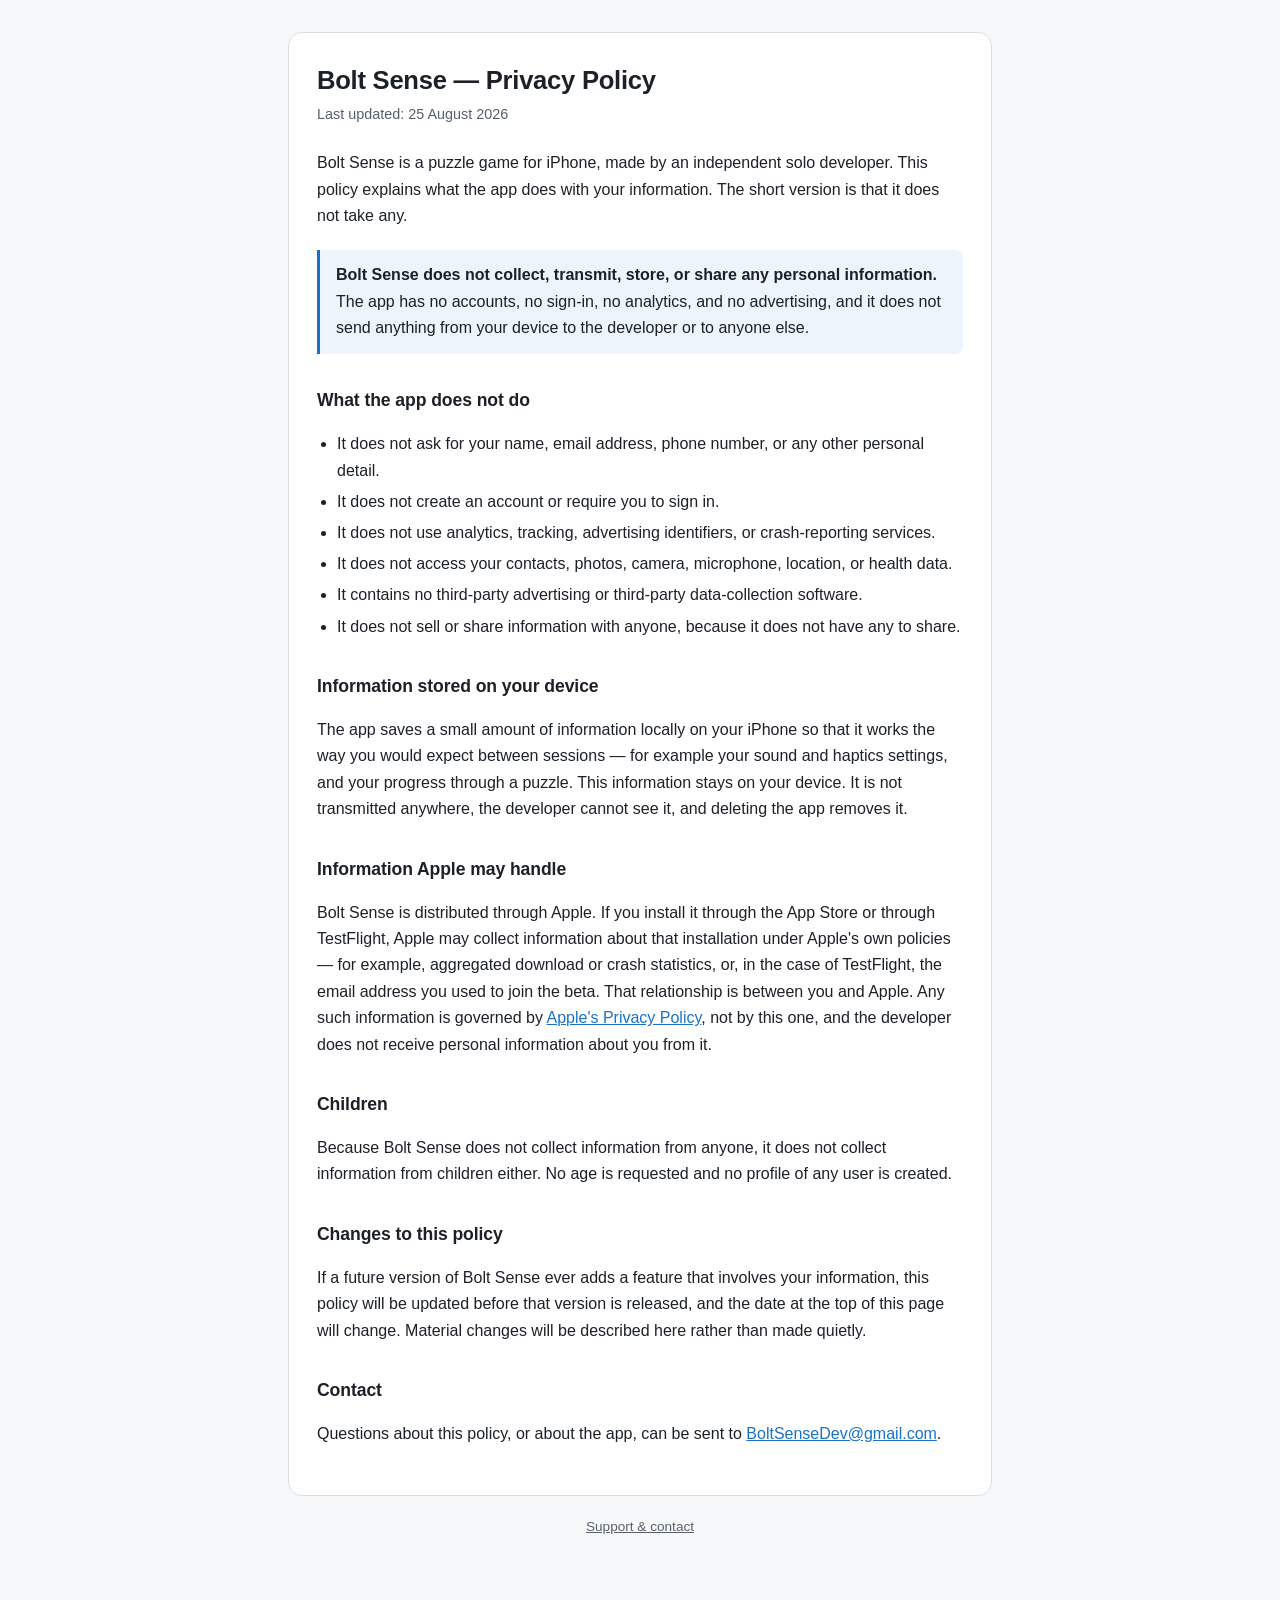
==== privacy.html @ dc875992 "Add privacy policy and support pages for Bolt Sense" ====
<!doctype html>
<html lang="en">
<head>
<meta charset="utf-8">
<meta name="viewport" content="width=device-width, initial-scale=1">
<title>Bolt Sense — Privacy Policy</title>
<link rel="stylesheet" href="style.css">
</head>
<body>
<main>

<h1>Bolt Sense — Privacy Policy</h1>
<p class="sub">Last updated: 25 August 2026</p>

<p>Bolt Sense is a puzzle game for iPhone, made by an independent solo developer.
This policy explains what the app does with your information. The short version
is that it does not take any.</p>

<div class="note">
  <strong>Bolt Sense does not collect, transmit, store, or share any personal
  information.</strong> The app has no accounts, no sign-in, no analytics, and no
  advertising, and it does not send anything from your device to the developer
  or to anyone else.
</div>

<h2>What the app does not do</h2>
<ul>
  <li>It does not ask for your name, email address, phone number, or any other personal detail.</li>
  <li>It does not create an account or require you to sign in.</li>
  <li>It does not use analytics, tracking, advertising identifiers, or crash-reporting services.</li>
  <li>It does not access your contacts, photos, camera, microphone, location, or health data.</li>
  <li>It contains no third-party advertising or third-party data-collection software.</li>
  <li>It does not sell or share information with anyone, because it does not have any to share.</li>
</ul>

<h2>Information stored on your device</h2>
<p>The app saves a small amount of information locally on your iPhone so that it
works the way you would expect between sessions — for example your sound and
haptics settings, and your progress through a puzzle. This information stays on
your device. It is not transmitted anywhere, the developer cannot see it, and
deleting the app removes it.</p>

<h2>Information Apple may handle</h2>
<p>Bolt Sense is distributed through Apple. If you install it through the App
Store or through TestFlight, Apple may collect information about that
installation under Apple's own policies — for example, aggregated download or
crash statistics, or, in the case of TestFlight, the email address you used to
join the beta. That relationship is between you and Apple. Any such information
is governed by
<a href="https://www.apple.com/legal/privacy/">Apple's Privacy Policy</a>,
not by this one, and the developer does not receive personal information about
you from it.</p>

<h2>Children</h2>
<p>Because Bolt Sense does not collect information from anyone, it does not
collect information from children either. No age is requested and no profile of
any user is created.</p>

<h2>Changes to this policy</h2>
<p>If a future version of Bolt Sense ever adds a feature that involves your
information, this policy will be updated before that version is released, and the
date at the top of this page will change. Material changes will be described
here rather than made quietly.</p>

<h2>Contact</h2>
<p>Questions about this policy, or about the app, can be sent to
<a href="mailto:BoltSenseDev@gmail.com">BoltSenseDev@gmail.com</a>.</p>

</main>
<footer><a href="index.html">Support &amp; contact</a></footer>
</body>
</html>
---- style.css ----
:root {
  --bg: #f7f8fa;
  --card: #ffffff;
  --ink: #1c2128;
  --muted: #57606a;
  --line: #d8dee4;
  --accent: #1A72C8;
}
@media (prefers-color-scheme: dark) {
  :root {
    --bg: #0f1216;
    --card: #171b21;
    --ink: #e6edf3;
    --muted: #9aa4b0;
    --line: #2a313a;
    --accent: #58a6ff;
  }
}
* { box-sizing: border-box; }
html { -webkit-text-size-adjust: 100%; }
body {
  margin: 0;
  padding: 2rem 1.25rem 4rem;
  background: var(--bg);
  color: var(--ink);
  font: 16px/1.65 -apple-system, BlinkMacSystemFont, "Segoe UI", Roboto, Helvetica, Arial, sans-serif;
}
main {
  max-width: 44rem;
  margin: 0 auto;
  background: var(--card);
  border: 1px solid var(--line);
  border-radius: 14px;
  padding: 2rem 1.75rem;
}
h1 { font-size: 1.6rem; line-height: 1.25; margin: 0 0 .35rem; letter-spacing: -.01em; }
h2 { font-size: 1.1rem; margin: 2rem 0 .5rem; letter-spacing: -.005em; }
h3 { font-size: .98rem; margin: 1.35rem 0 .3rem; }
p, li { color: var(--ink); }
ul { padding-left: 1.25rem; }
li { margin: .3rem 0; }
a { color: var(--accent); }
.sub { color: var(--muted); font-size: .9rem; margin: 0 0 1.5rem; }
.note {
  border-left: 3px solid var(--accent);
  background: color-mix(in srgb, var(--accent) 8%, transparent);
  padding: .8rem 1rem;
  border-radius: 0 8px 8px 0;
  margin: 1.25rem 0;
}
footer {
  max-width: 44rem;
  margin: 1.25rem auto 0;
  color: var(--muted);
  font-size: .85rem;
  text-align: center;
}
footer a { color: var(--muted); }
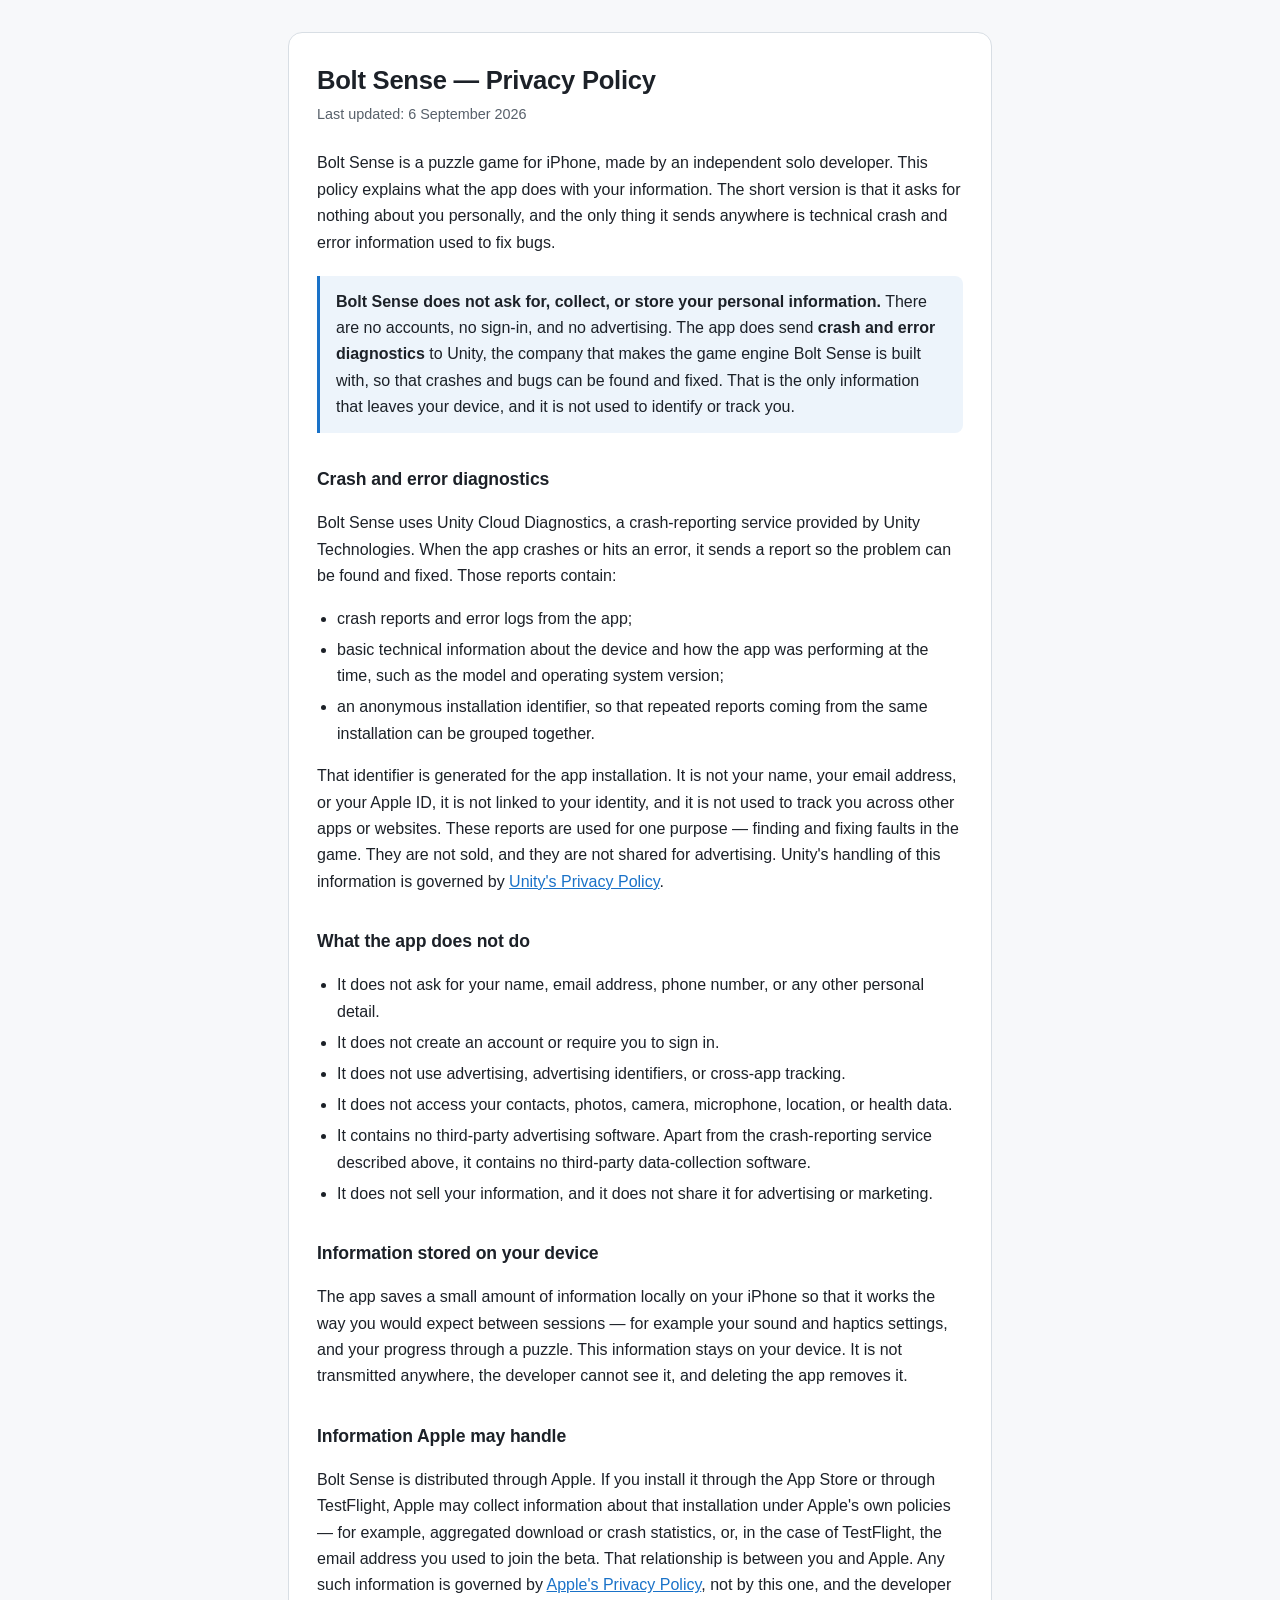
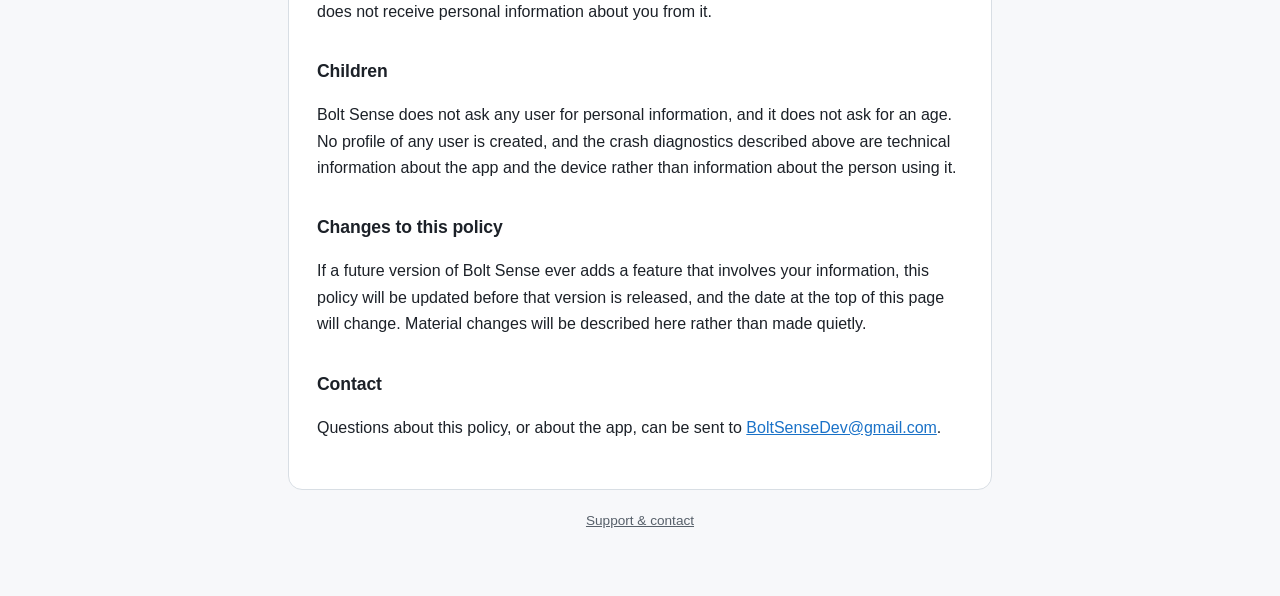
==== commit 46dc3308: "Disclose crash and error diagnostics Bolt Sense now uses Unity Cloud Diagnostics so that crashes and" ====
--- a/privacy.html
+++ b/privacy.html
@@ -10,27 +10,49 @@
 <main>
 
 <h1>Bolt Sense — Privacy Policy</h1>
-<p class="sub">Last updated: 25 August 2026</p>
+<p class="sub">Last updated: 6 September 2026</p>
 
 <p>Bolt Sense is a puzzle game for iPhone, made by an independent solo developer.
 This policy explains what the app does with your information. The short version
-is that it does not take any.</p>
+is that it asks for nothing about you personally, and the only thing it sends
+anywhere is technical crash and error information used to fix bugs.</p>
 
 <div class="note">
-  <strong>Bolt Sense does not collect, transmit, store, or share any personal
-  information.</strong> The app has no accounts, no sign-in, no analytics, and no
-  advertising, and it does not send anything from your device to the developer
-  or to anyone else.
+  <strong>Bolt Sense does not ask for, collect, or store your personal
+  information.</strong> There are no accounts, no sign-in, and no advertising.
+  The app does send <strong>crash and error diagnostics</strong> to Unity, the
+  company that makes the game engine Bolt Sense is built with, so that crashes
+  and bugs can be found and fixed. That is the only information that leaves your
+  device, and it is not used to identify or track you.
 </div>
+
+<h2>Crash and error diagnostics</h2>
+<p>Bolt Sense uses Unity Cloud Diagnostics, a crash-reporting service provided by
+Unity Technologies. When the app crashes or hits an error, it sends a report so
+the problem can be found and fixed. Those reports contain:</p>
+<ul>
+  <li>crash reports and error logs from the app;</li>
+  <li>basic technical information about the device and how the app was
+  performing at the time, such as the model and operating system version;</li>
+  <li>an anonymous installation identifier, so that repeated reports coming from
+  the same installation can be grouped together.</li>
+</ul>
+<p>That identifier is generated for the app installation. It is not your name,
+your email address, or your Apple ID, it is not linked to your identity, and it
+is not used to track you across other apps or websites. These reports are used
+for one purpose — finding and fixing faults in the game. They are not sold, and
+they are not shared for advertising. Unity's handling of this information is
+governed by <a href="https://unity.com/legal/privacy-policy">Unity's Privacy
+Policy</a>.</p>
 
 <h2>What the app does not do</h2>
 <ul>
   <li>It does not ask for your name, email address, phone number, or any other personal detail.</li>
   <li>It does not create an account or require you to sign in.</li>
-  <li>It does not use analytics, tracking, advertising identifiers, or crash-reporting services.</li>
+  <li>It does not use advertising, advertising identifiers, or cross-app tracking.</li>
   <li>It does not access your contacts, photos, camera, microphone, location, or health data.</li>
-  <li>It contains no third-party advertising or third-party data-collection software.</li>
-  <li>It does not sell or share information with anyone, because it does not have any to share.</li>
+  <li>It contains no third-party advertising software. Apart from the crash-reporting service described above, it contains no third-party data-collection software.</li>
+  <li>It does not sell your information, and it does not share it for advertising or marketing.</li>
 </ul>
 
 <h2>Information stored on your device</h2>
@@ -52,9 +74,10 @@
 you from it.</p>
 
 <h2>Children</h2>
-<p>Because Bolt Sense does not collect information from anyone, it does not
-collect information from children either. No age is requested and no profile of
-any user is created.</p>
+<p>Bolt Sense does not ask any user for personal information, and it does not
+ask for an age. No profile of any user is created, and the crash diagnostics
+described above are technical information about the app and the device rather
+than information about the person using it.</p>
 
 <h2>Changes to this policy</h2>
 <p>If a future version of Bolt Sense ever adds a feature that involves your
--- a/style.css
+++ b/style.css
@@ -56,3 +56,39 @@
   text-align: center;
 }
 footer a { color: var(--muted); }
+
+/* ---- media on the project page ---- */
+
+/* The GIF is 340px wide natively. It was being stretched to 400px, which is an
+   upscale and reads soft. Cap it at its own resolution and never above. */
+.shot-hero {
+  display: block;
+  width: 100%;
+  max-width: 340px;
+  margin: 2rem auto;
+  border-radius: 10px;
+  border: 1px solid var(--line);
+  box-shadow: 0 2px 10px rgba(0, 0, 0, .10);
+}
+
+/* Phone captures are ~1:2.17, so three across gets tall and thin fast. Grid with
+   auto-fit lets them drop to two-up and then one-up on narrow screens instead of
+   shrinking into slivers. */
+.shots {
+  display: grid;
+  grid-template-columns: repeat(auto-fit, minmax(160px, 1fr));
+  gap: 1rem;
+  margin: 2rem 0;
+  justify-items: center;
+}
+.shots img {
+  width: 100%;
+  max-width: 220px;
+  height: auto;
+  border-radius: 10px;
+  /* The captures have a near-white background that dissolves into the light
+     theme's card. The border is what keeps them reading as screens. */
+  border: 1px solid var(--line);
+  box-shadow: 0 2px 10px rgba(0, 0, 0, .10);
+}
+.shots figure { margin: 0; display: contents; }
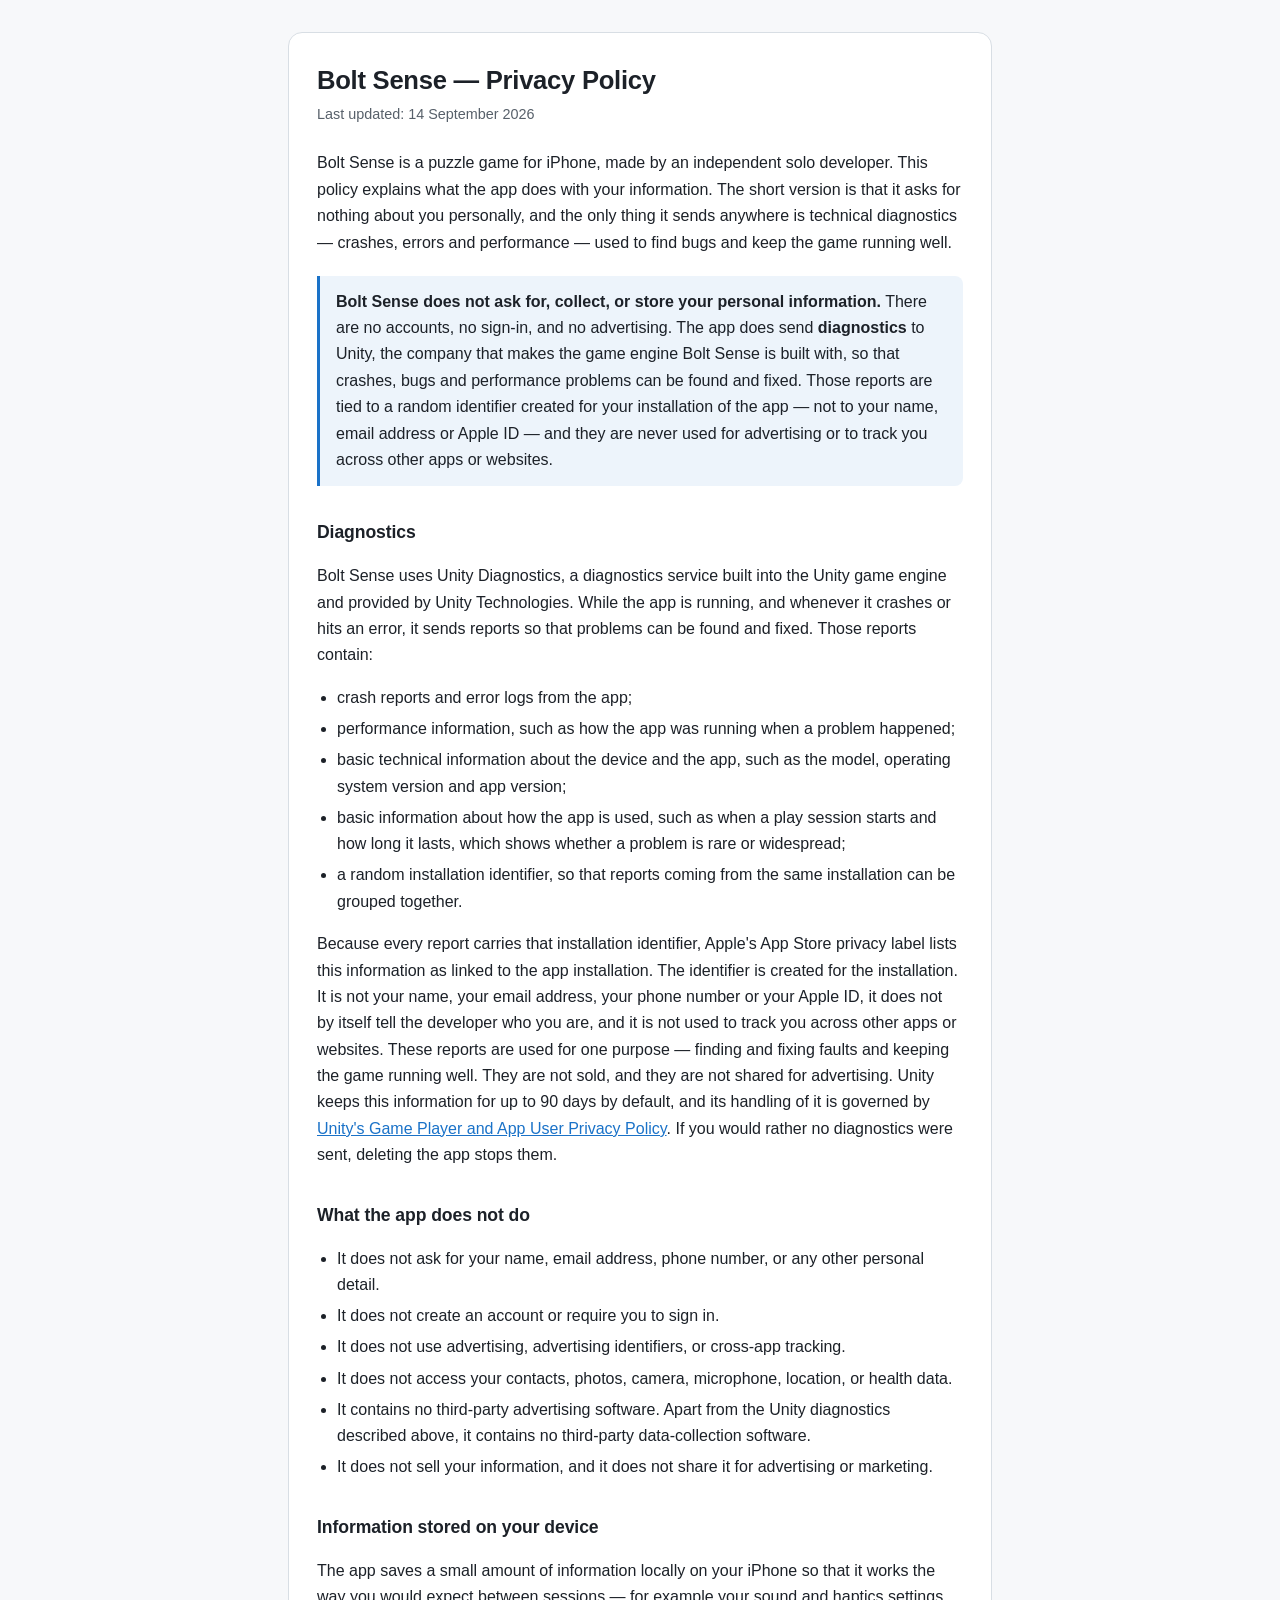
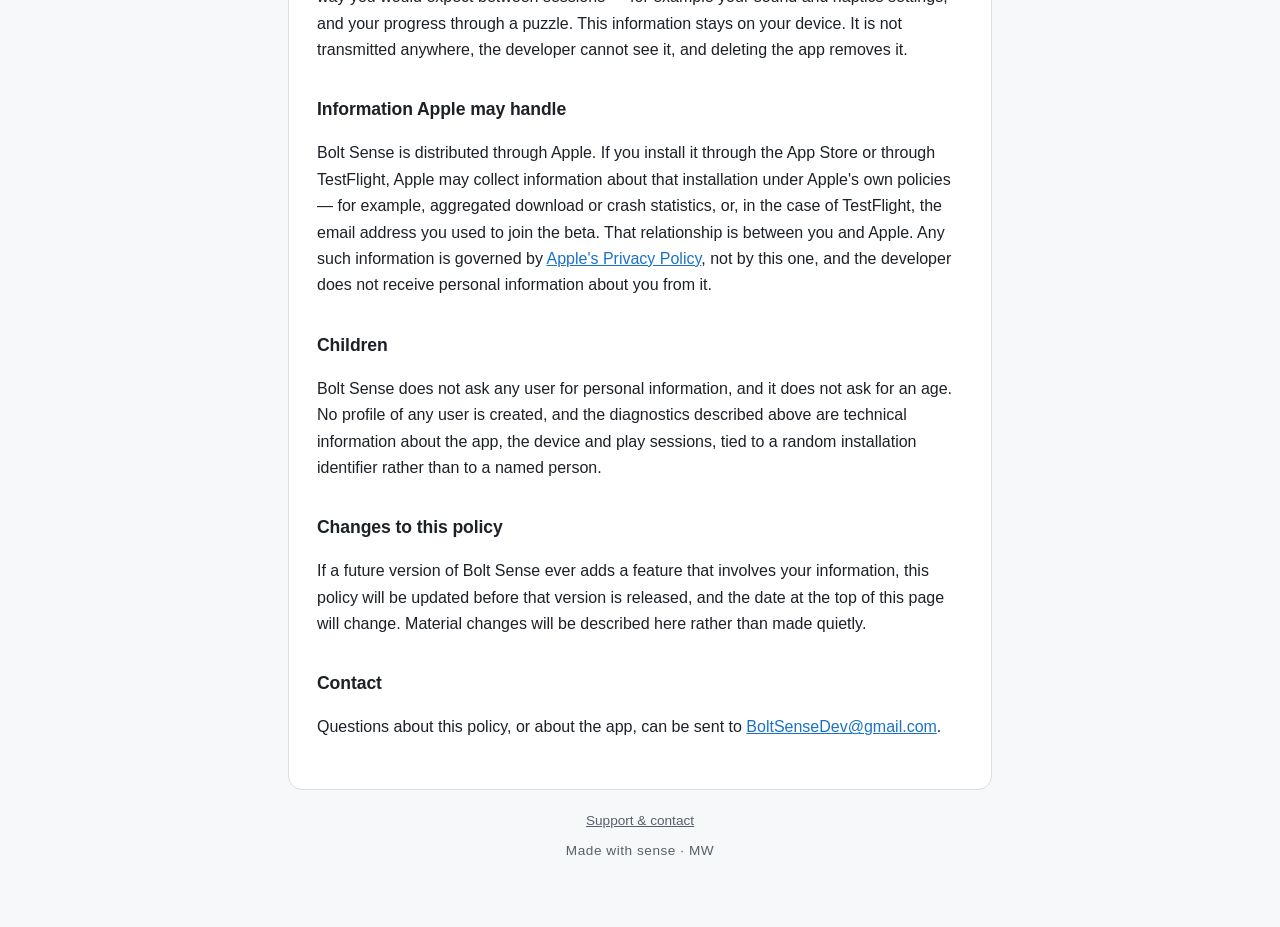
==== commit 22a9df22: "Footer: sign every page with the studio maker's mark Made with sense · MW, under the existing links " ====
--- a/privacy.html
+++ b/privacy.html
@@ -10,40 +10,54 @@
 <main>
 
 <h1>Bolt Sense — Privacy Policy</h1>
-<p class="sub">Last updated: 6 September 2026</p>
+<p class="sub">Last updated: 14 September 2026</p>
 
 <p>Bolt Sense is a puzzle game for iPhone, made by an independent solo developer.
 This policy explains what the app does with your information. The short version
 is that it asks for nothing about you personally, and the only thing it sends
-anywhere is technical crash and error information used to fix bugs.</p>
+anywhere is technical diagnostics — crashes, errors and performance — used to find
+bugs and keep the game running well.</p>
 
 <div class="note">
   <strong>Bolt Sense does not ask for, collect, or store your personal
   information.</strong> There are no accounts, no sign-in, and no advertising.
-  The app does send <strong>crash and error diagnostics</strong> to Unity, the
-  company that makes the game engine Bolt Sense is built with, so that crashes
-  and bugs can be found and fixed. That is the only information that leaves your
-  device, and it is not used to identify or track you.
+  The app does send <strong>diagnostics</strong> to Unity, the company that makes
+  the game engine Bolt Sense is built with, so that crashes, bugs and performance
+  problems can be found and fixed. Those reports are tied to a random identifier
+  created for your installation of the app — not to your name, email address or
+  Apple ID — and they are never used for advertising or to track you across other
+  apps or websites.
 </div>
 
-<h2>Crash and error diagnostics</h2>
-<p>Bolt Sense uses Unity Cloud Diagnostics, a crash-reporting service provided by
-Unity Technologies. When the app crashes or hits an error, it sends a report so
-the problem can be found and fixed. Those reports contain:</p>
+<h2>Diagnostics</h2>
+<p>Bolt Sense uses Unity Diagnostics, a diagnostics service built into the Unity
+game engine and provided by Unity Technologies. While the app is running, and
+whenever it crashes or hits an error, it sends reports so that problems can be
+found and fixed. Those reports contain:</p>
 <ul>
   <li>crash reports and error logs from the app;</li>
-  <li>basic technical information about the device and how the app was
-  performing at the time, such as the model and operating system version;</li>
-  <li>an anonymous installation identifier, so that repeated reports coming from
-  the same installation can be grouped together.</li>
+  <li>performance information, such as how the app was running when a problem
+  happened;</li>
+  <li>basic technical information about the device and the app, such as the model,
+  operating system version and app version;</li>
+  <li>basic information about how the app is used, such as when a play session
+  starts and how long it lasts, which shows whether a problem is rare or
+  widespread;</li>
+  <li>a random installation identifier, so that reports coming from the same
+  installation can be grouped together.</li>
 </ul>
-<p>That identifier is generated for the app installation. It is not your name,
-your email address, or your Apple ID, it is not linked to your identity, and it
-is not used to track you across other apps or websites. These reports are used
-for one purpose — finding and fixing faults in the game. They are not sold, and
-they are not shared for advertising. Unity's handling of this information is
-governed by <a href="https://unity.com/legal/privacy-policy">Unity's Privacy
-Policy</a>.</p>
+<p>Because every report carries that installation identifier, Apple's App Store
+privacy label lists this information as linked to the app installation. The
+identifier is created for the installation. It is not your name, your email
+address, your phone number or your Apple ID, it does not by itself tell the
+developer who you are, and it is not used to track you across other apps or
+websites. These reports are used for one purpose — finding and fixing faults and
+keeping the game running well. They are not sold, and they are not shared for
+advertising. Unity keeps this information for up to 90 days by default, and its
+handling of it is governed by
+<a href="https://unity.com/legal/game-player-and-app-user-privacy-policy">Unity's
+Game Player and App User Privacy Policy</a>. If you would rather no diagnostics
+were sent, deleting the app stops them.</p>
 
 <h2>What the app does not do</h2>
 <ul>
@@ -51,7 +65,7 @@
   <li>It does not create an account or require you to sign in.</li>
   <li>It does not use advertising, advertising identifiers, or cross-app tracking.</li>
   <li>It does not access your contacts, photos, camera, microphone, location, or health data.</li>
-  <li>It contains no third-party advertising software. Apart from the crash-reporting service described above, it contains no third-party data-collection software.</li>
+  <li>It contains no third-party advertising software. Apart from the Unity diagnostics described above, it contains no third-party data-collection software.</li>
   <li>It does not sell your information, and it does not share it for advertising or marketing.</li>
 </ul>
 
@@ -75,9 +89,9 @@
 
 <h2>Children</h2>
 <p>Bolt Sense does not ask any user for personal information, and it does not
-ask for an age. No profile of any user is created, and the crash diagnostics
-described above are technical information about the app and the device rather
-than information about the person using it.</p>
+ask for an age. No profile of any user is created, and the diagnostics described
+above are technical information about the app, the device and play sessions, tied
+to a random installation identifier rather than to a named person.</p>
 
 <h2>Changes to this policy</h2>
 <p>If a future version of Bolt Sense ever adds a feature that involves your
@@ -90,6 +104,6 @@
 <a href="mailto:BoltSenseDev@gmail.com">BoltSenseDev@gmail.com</a>.</p>
 
 </main>
-<footer><a href="index.html">Support &amp; contact</a></footer>
+<footer><div><a href="index.html">Support &amp; contact</a></div><div class="signature">Made with sense &middot; MW</div></footer>
 </body>
 </html>
--- a/style.css
+++ b/style.css
@@ -56,6 +56,7 @@
   text-align: center;
 }
 footer a { color: var(--muted); }
+footer .signature { margin-top: .5rem; letter-spacing: .04em; }
 
 /* ---- media on the project page ---- */
 
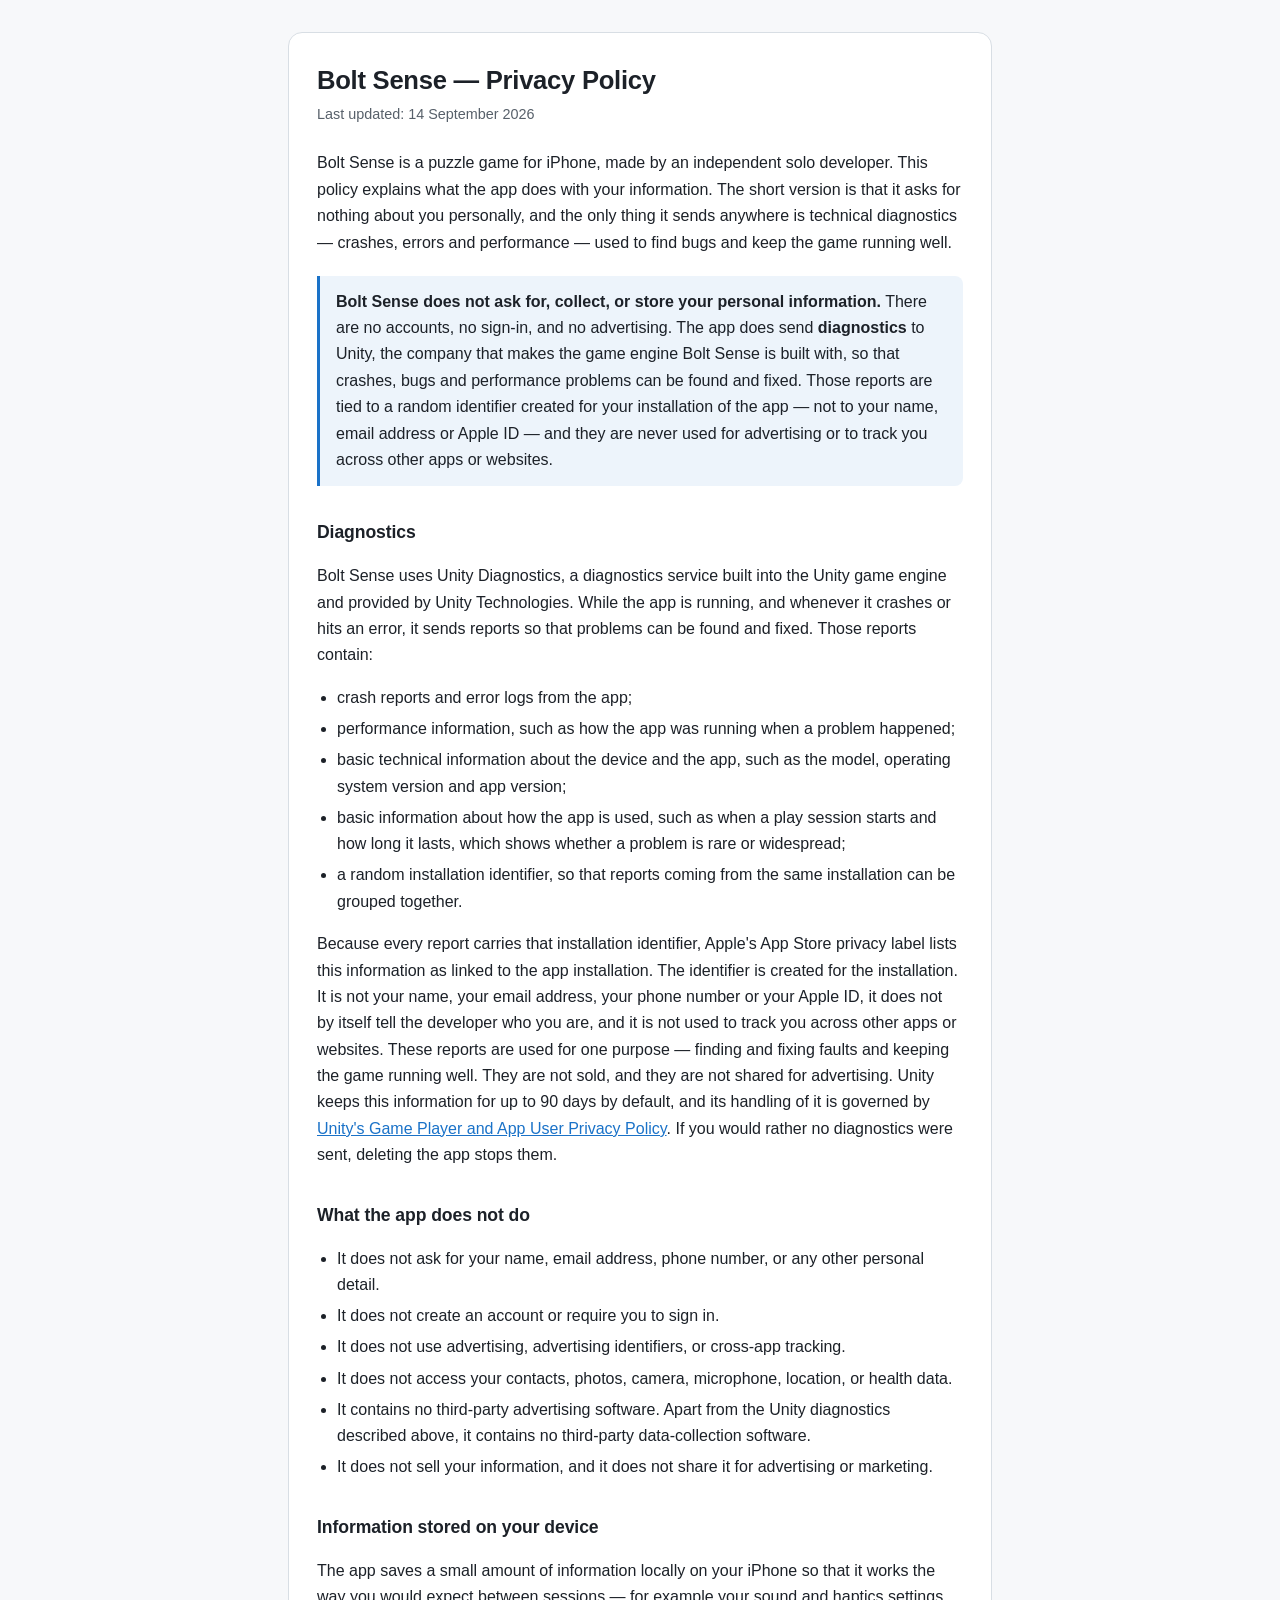
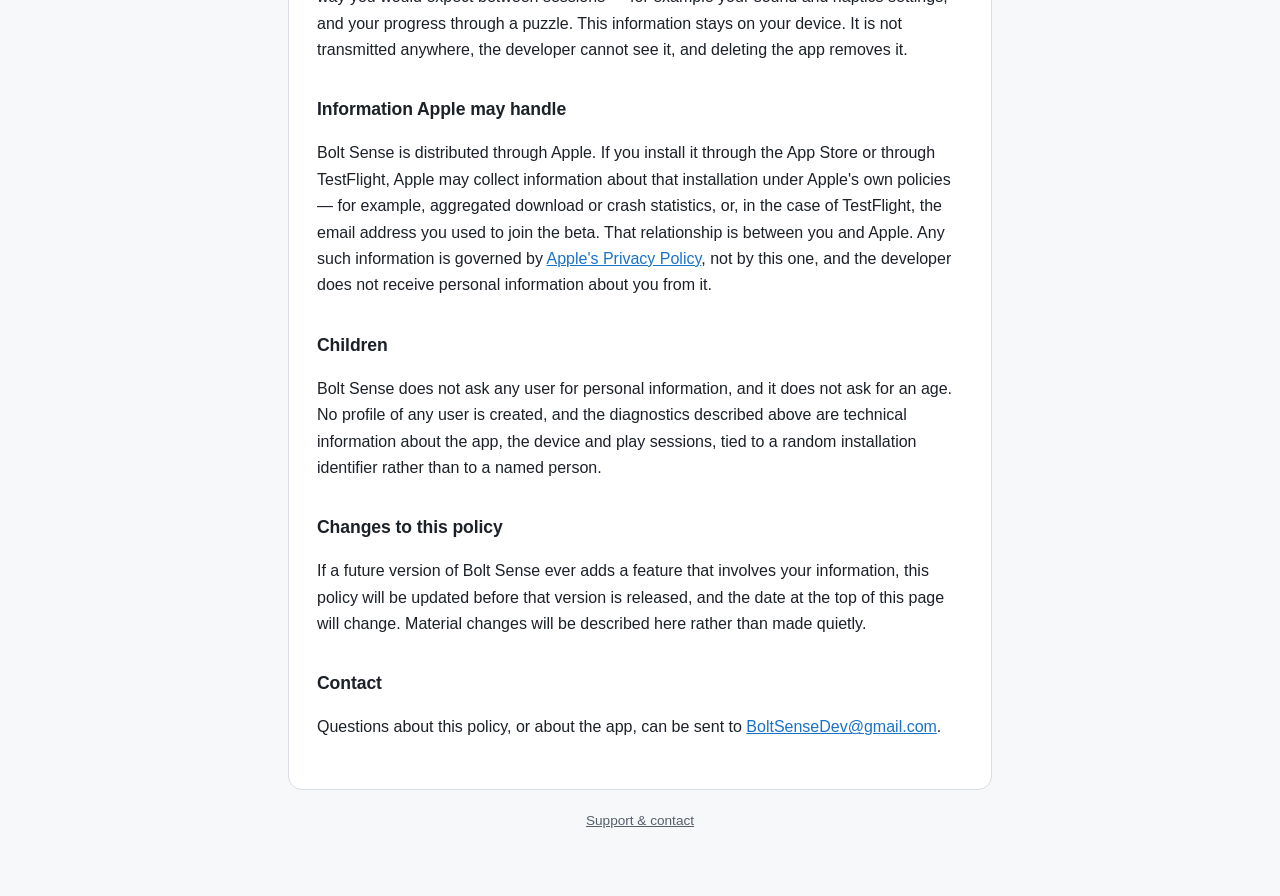
==== commit a3cc997a: "Privacy: Unity 6 Diagnostics (six data types, linked to installation ID); fix support FAQ answer Co-" ====
--- a/privacy.html
+++ b/privacy.html
@@ -104,6 +104,6 @@
 <a href="mailto:BoltSenseDev@gmail.com">BoltSenseDev@gmail.com</a>.</p>
 
 </main>
-<footer><div><a href="index.html">Support &amp; contact</a></div><div class="signature">Made with sense &middot; MW</div></footer>
+<footer><a href="index.html">Support &amp; contact</a></footer>
 </body>
 </html>
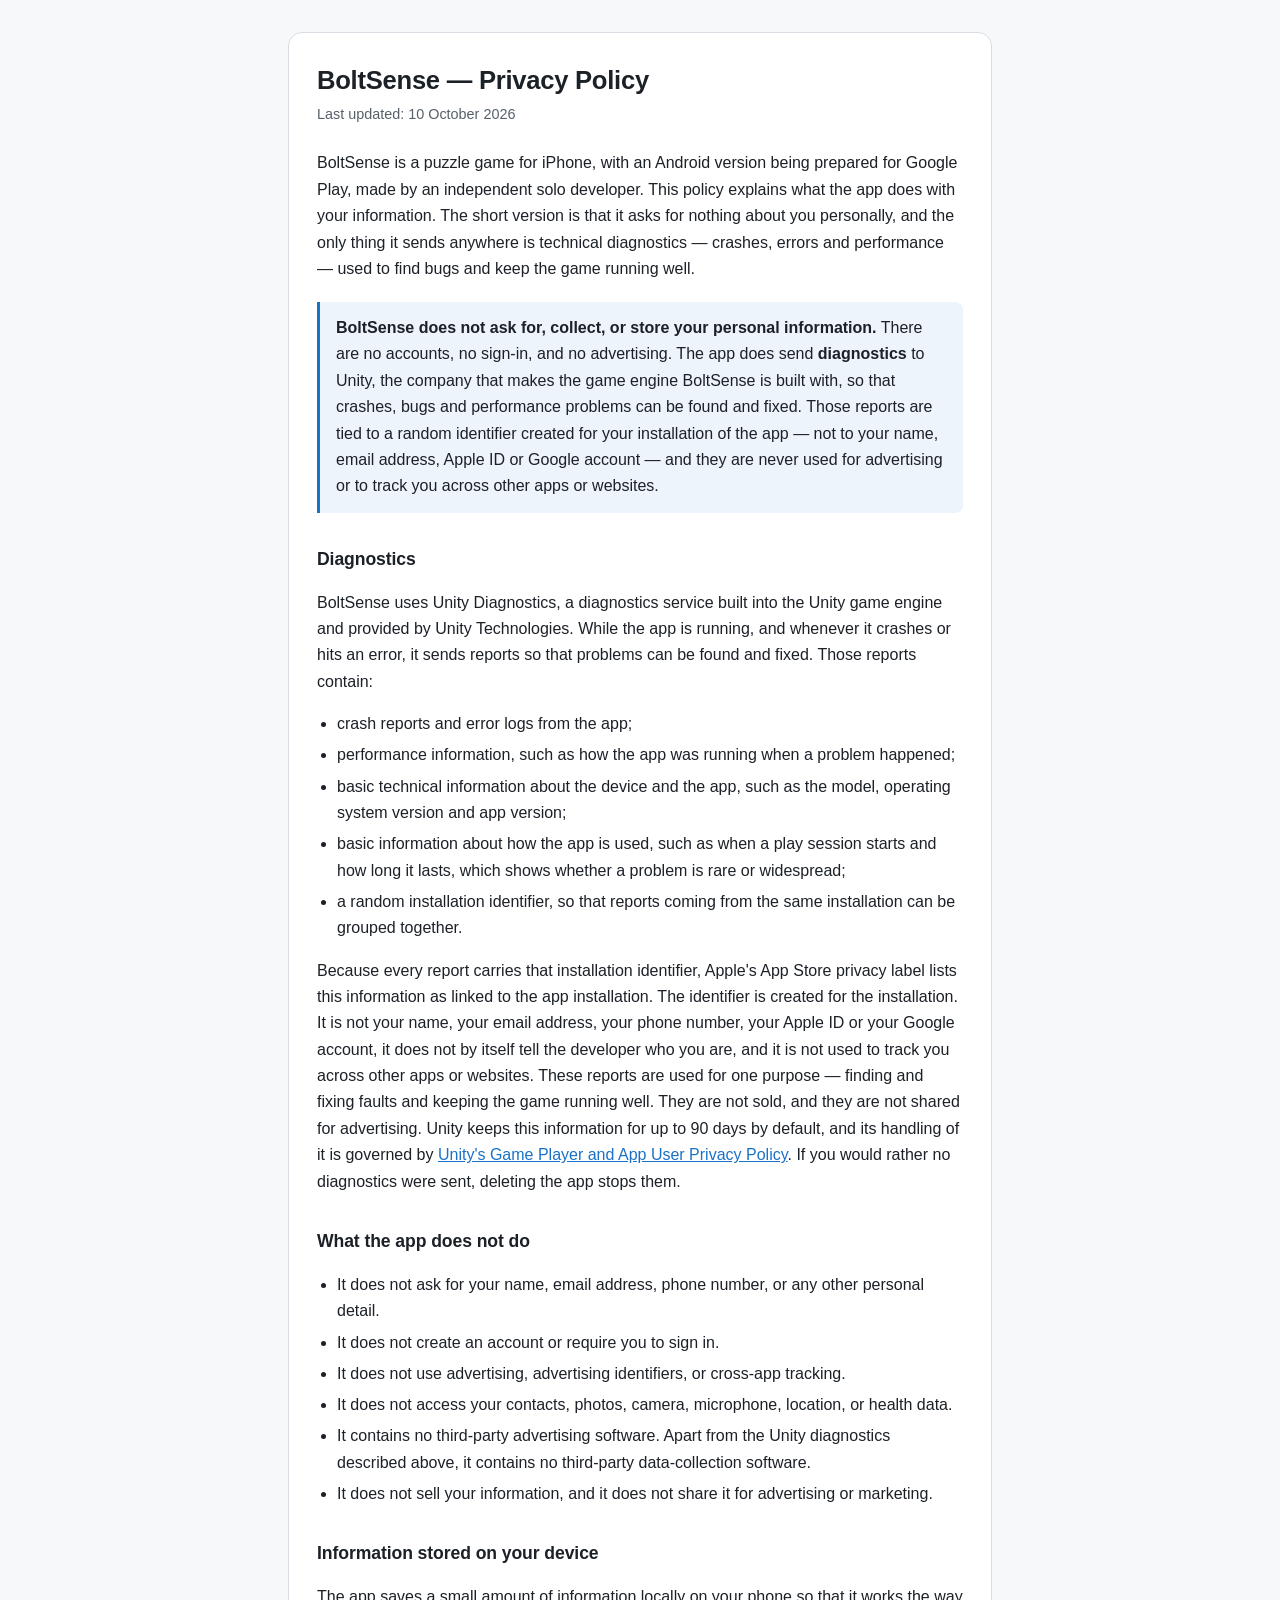
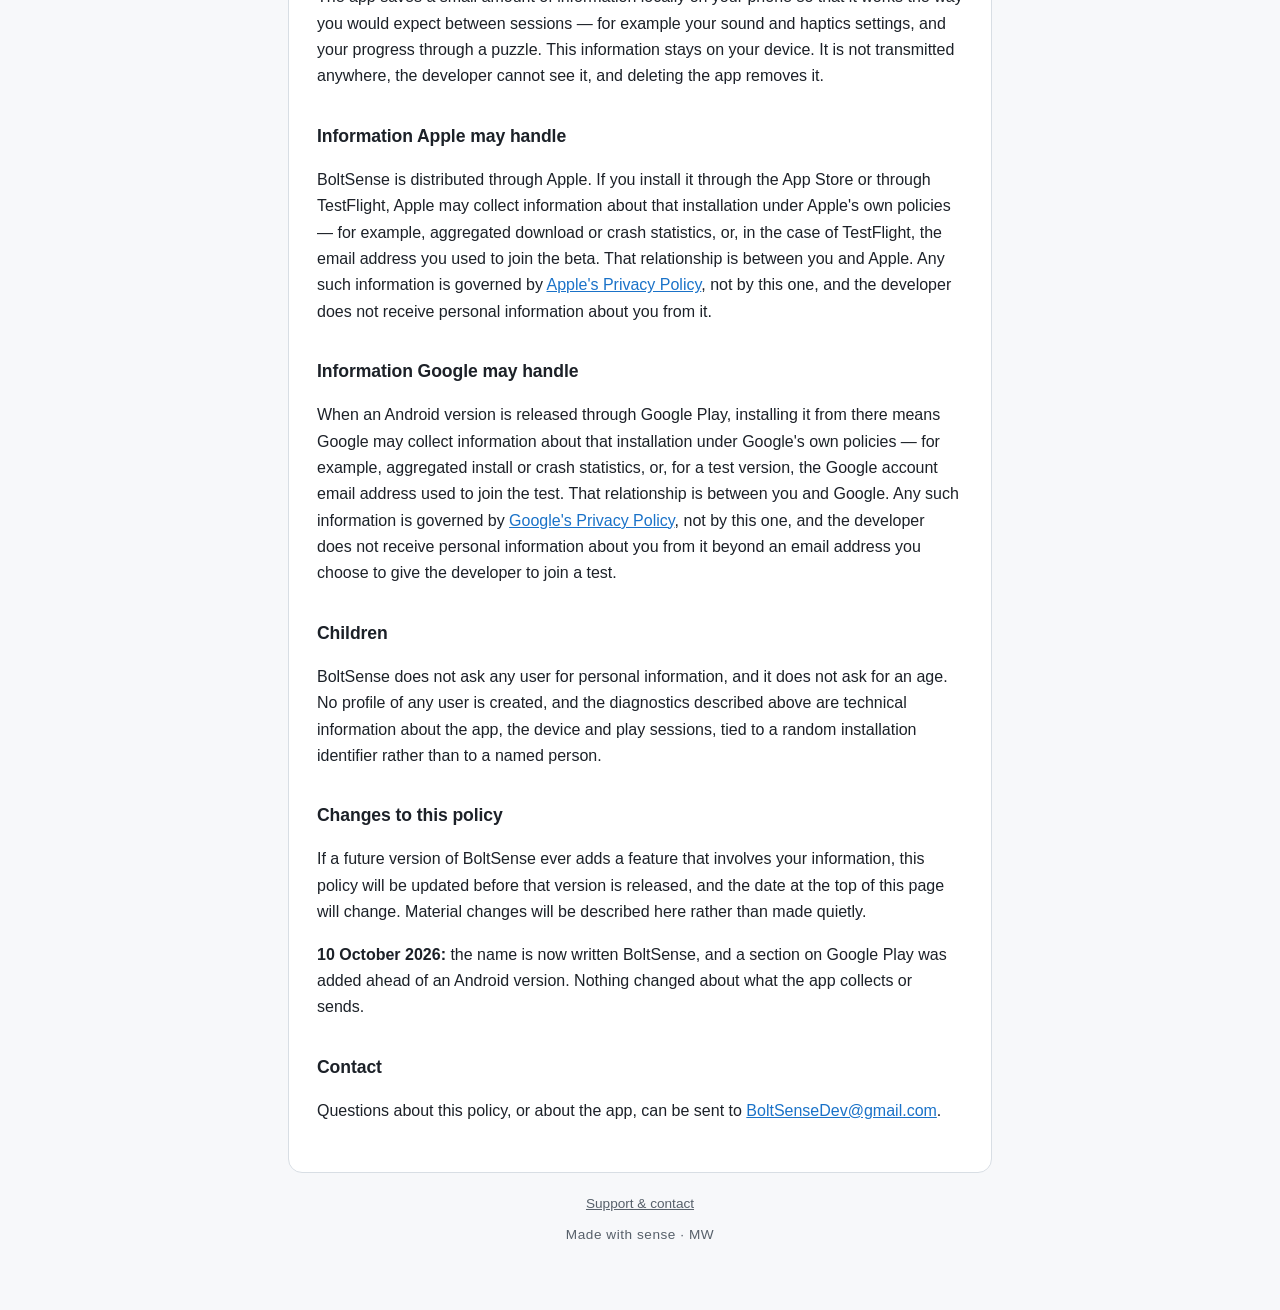
==== commit 601a3908: "Bring the site current: BoltSense name, iOS 17.0, Unity 6.3, App Store review status. Support: minim" ====
--- a/privacy.html
+++ b/privacy.html
@@ -3,34 +3,35 @@
 <head>
 <meta charset="utf-8">
 <meta name="viewport" content="width=device-width, initial-scale=1">
-<title>Bolt Sense — Privacy Policy</title>
+<title>BoltSense — Privacy Policy</title>
 <link rel="stylesheet" href="style.css">
 </head>
 <body>
 <main>
 
-<h1>Bolt Sense — Privacy Policy</h1>
-<p class="sub">Last updated: 14 September 2026</p>
+<h1>BoltSense — Privacy Policy</h1>
+<p class="sub">Last updated: 10 October 2026</p>
 
-<p>Bolt Sense is a puzzle game for iPhone, made by an independent solo developer.
+<p>BoltSense is a puzzle game for iPhone, with an Android version being prepared for
+Google Play, made by an independent solo developer.
 This policy explains what the app does with your information. The short version
 is that it asks for nothing about you personally, and the only thing it sends
 anywhere is technical diagnostics — crashes, errors and performance — used to find
 bugs and keep the game running well.</p>
 
 <div class="note">
-  <strong>Bolt Sense does not ask for, collect, or store your personal
+  <strong>BoltSense does not ask for, collect, or store your personal
   information.</strong> There are no accounts, no sign-in, and no advertising.
   The app does send <strong>diagnostics</strong> to Unity, the company that makes
-  the game engine Bolt Sense is built with, so that crashes, bugs and performance
+  the game engine BoltSense is built with, so that crashes, bugs and performance
   problems can be found and fixed. Those reports are tied to a random identifier
-  created for your installation of the app — not to your name, email address or
-  Apple ID — and they are never used for advertising or to track you across other
+  created for your installation of the app — not to your name, email address,
+  Apple ID or Google account — and they are never used for advertising or to track you across other
   apps or websites.
 </div>
 
 <h2>Diagnostics</h2>
-<p>Bolt Sense uses Unity Diagnostics, a diagnostics service built into the Unity
+<p>BoltSense uses Unity Diagnostics, a diagnostics service built into the Unity
 game engine and provided by Unity Technologies. While the app is running, and
 whenever it crashes or hits an error, it sends reports so that problems can be
 found and fixed. Those reports contain:</p>
@@ -49,7 +50,7 @@
 <p>Because every report carries that installation identifier, Apple's App Store
 privacy label lists this information as linked to the app installation. The
 identifier is created for the installation. It is not your name, your email
-address, your phone number or your Apple ID, it does not by itself tell the
+address, your phone number, your Apple ID or your Google account, it does not by itself tell the
 developer who you are, and it is not used to track you across other apps or
 websites. These reports are used for one purpose — finding and fixing faults and
 keeping the game running well. They are not sold, and they are not shared for
@@ -70,14 +71,14 @@
 </ul>
 
 <h2>Information stored on your device</h2>
-<p>The app saves a small amount of information locally on your iPhone so that it
+<p>The app saves a small amount of information locally on your phone so that it
 works the way you would expect between sessions — for example your sound and
 haptics settings, and your progress through a puzzle. This information stays on
 your device. It is not transmitted anywhere, the developer cannot see it, and
 deleting the app removes it.</p>
 
 <h2>Information Apple may handle</h2>
-<p>Bolt Sense is distributed through Apple. If you install it through the App
+<p>BoltSense is distributed through Apple. If you install it through the App
 Store or through TestFlight, Apple may collect information about that
 installation under Apple's own policies — for example, aggregated download or
 crash statistics, or, in the case of TestFlight, the email address you used to
@@ -87,23 +88,36 @@
 not by this one, and the developer does not receive personal information about
 you from it.</p>
 
+<h2>Information Google may handle</h2>
+<p>When an Android version is released through Google Play, installing it from
+there means Google may collect information about that installation under Google's
+own policies — for example, aggregated install or crash statistics, or, for a test
+version, the Google account email address used to join the test. That relationship
+is between you and Google. Any such information is governed by
+<a href="https://policies.google.com/privacy">Google's Privacy Policy</a>, not by
+this one, and the developer does not receive personal information about you from
+it beyond an email address you choose to give the developer to join a test.</p>
+
 <h2>Children</h2>
-<p>Bolt Sense does not ask any user for personal information, and it does not
+<p>BoltSense does not ask any user for personal information, and it does not
 ask for an age. No profile of any user is created, and the diagnostics described
 above are technical information about the app, the device and play sessions, tied
 to a random installation identifier rather than to a named person.</p>
 
 <h2>Changes to this policy</h2>
-<p>If a future version of Bolt Sense ever adds a feature that involves your
+<p>If a future version of BoltSense ever adds a feature that involves your
 information, this policy will be updated before that version is released, and the
 date at the top of this page will change. Material changes will be described
 here rather than made quietly.</p>
+<p><strong>10 October 2026:</strong> the name is now written BoltSense, and a section
+on Google Play was added ahead of an Android version. Nothing changed about what
+the app collects or sends.</p>
 
 <h2>Contact</h2>
 <p>Questions about this policy, or about the app, can be sent to
 <a href="mailto:BoltSenseDev@gmail.com">BoltSenseDev@gmail.com</a>.</p>
 
 </main>
-<footer><a href="index.html">Support &amp; contact</a></footer>
+<footer><div><a href="index.html">Support &amp; contact</a></div><div class="signature">Made with sense &middot; MW</div></footer>
 </body>
 </html>
